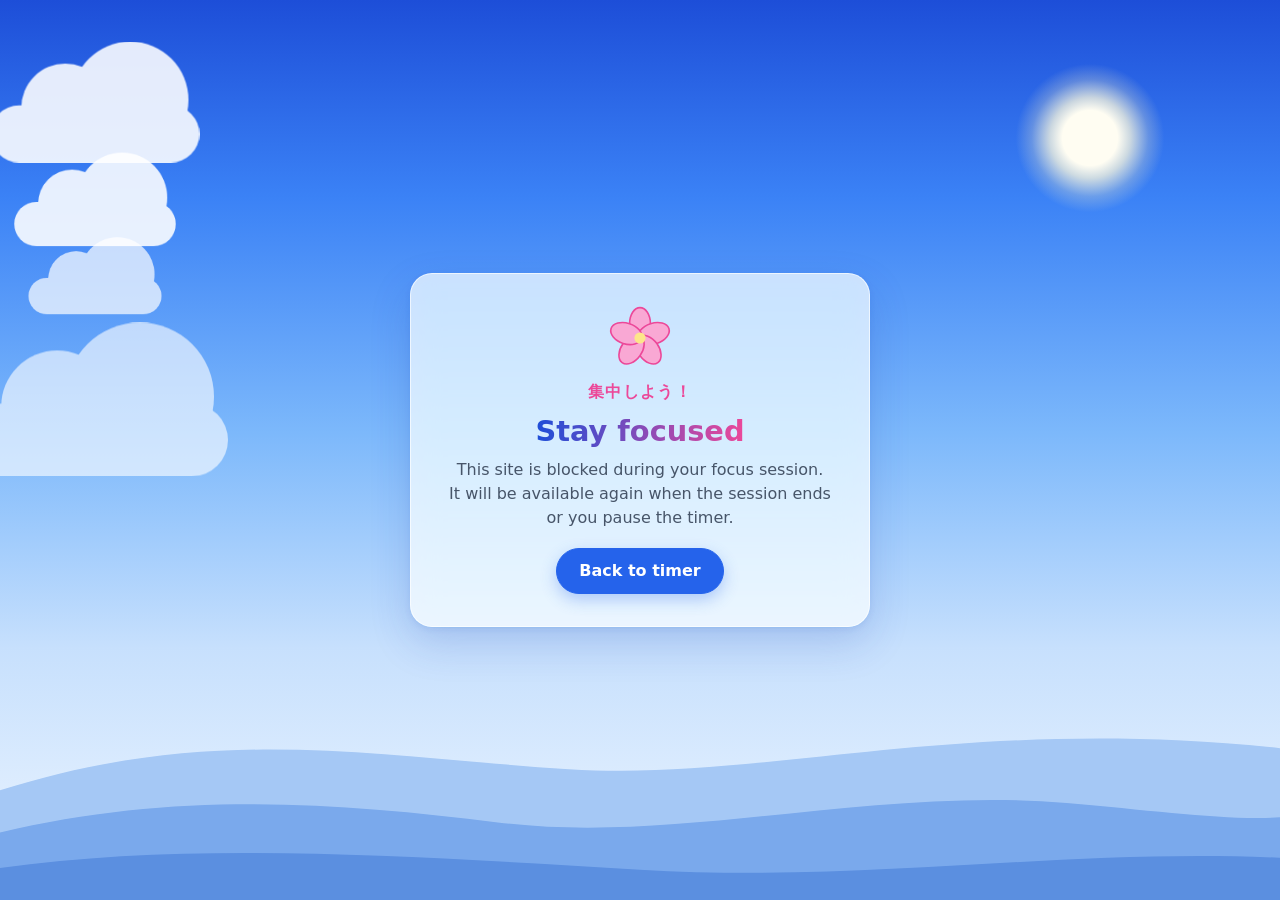
==== blocked.html @ df237540 "allowed sites" ====
<!DOCTYPE html>
<html lang="en">
<head>
  <meta charset="UTF-8">
  <meta name="viewport" content="width=device-width, initial-scale=1.0">
  <title>Blocked during focus</title>
  <link rel="stylesheet" href="css/style.css">
</head>
<body class="blocked-page">
  <!-- Same decorative sky scene as index.html (keep the two in sync) -->
  <div class="scene" aria-hidden="true">
    <div class="stars"></div>
    <div class="sun"></div>
    <div class="cloud"></div>
    <div class="cloud"></div>
    <div class="cloud"></div>
    <div class="cloud"></div>
    <svg class="hills" viewBox="0 0 1440 320" preserveAspectRatio="none" focusable="false">
      <path class="hill hill-far"  d="M0 190 C 240 110 420 150 640 165 C 860 180 1080 100 1440 140 L1440 320 L0 320 Z"/>
      <path class="hill hill-mid"  d="M0 240 C 200 190 380 205 560 228 C 760 255 980 185 1200 205 C 1300 214 1380 226 1440 222 L1440 320 L0 320 Z"/>
      <path class="hill hill-near" d="M0 282 C 220 250 460 268 720 284 C 980 300 1200 258 1440 270 L1440 320 L0 320 Z"/>
    </svg>
    <div class="petals">
      <span class="petal"></span><span class="petal"></span><span class="petal"></span>
      <span class="petal"></span><span class="petal"></span><span class="petal"></span>
      <span class="petal"></span><span class="petal"></span><span class="petal"></span>
      <span class="petal"></span><span class="petal"></span><span class="petal"></span>
    </div>
  </div>

  <main class="card blocked-card">
    <svg class="brand-mark blocked-mark" viewBox="-20 -20 40 40" aria-hidden="true" focusable="false">
      <g class="sakura-petals">
        <ellipse rx="6.5" ry="10" cy="-9"/>
        <ellipse rx="6.5" ry="10" cy="-9" transform="rotate(72)"/>
        <ellipse rx="6.5" ry="10" cy="-9" transform="rotate(144)"/>
        <ellipse rx="6.5" ry="10" cy="-9" transform="rotate(216)"/>
        <ellipse rx="6.5" ry="10" cy="-9" transform="rotate(288)"/>
      </g>
      <circle class="sakura-center" r="3.5"/>
    </svg>
    <p class="blocked-ja" lang="ja">集中しよう！</p>
    <h1>Stay focused</h1>
    <p>This site is blocked during your focus session.<br>
       It will be available again when the session ends or you pause the timer.</p>
    <a class="btn btn-primary" href="index.html">Back to timer</a>
  </main>
</body>
</html>
---- css/style.css ----
/* ==========================================================================
   Theme tokens — anime blue sky (light) / starry night (dark)
   ========================================================================== */
:root {
  /* Sky scene */
  --sky: linear-gradient(180deg, #1d4ed8 0%, #3b82f6 22%, #7cb8fb 48%, #c7e0fd 72%, #eef6ff 100%);
  --sky-fallback: #9cc7fb;
  --hill-far: #a5c8f5;
  --hill-mid: #7aa9ec;
  --hill-near: #5b8fe0;
  --cloud: #ffffff;
  --cloud-opacity: 0.88;
  --petal-a: #fde2ef;
  --petal-b: #f9a8d4;

  /* Surfaces (frosted glass) */
  --glass: rgb(255 255 255 / 0.72);
  --glass-border: rgb(255 255 255 / 0.65);
  --panel: rgb(239 246 255 / 0.75);
  --text: #0f1b2d;
  --muted: #475569;
  --border: rgb(148 179 222 / 0.45);
  --track: rgb(219 234 254 / 0.9);

  /* Accents */
  --primary: #2563eb;
  --primary-strong: #1d4ed8;
  --sakura: #ec4899;
  --sakura-soft: #f9a8d4;
  --focus: #2563eb;   /* blue   */
  --short: #0891b2;   /* cyan   */
  --long: #4f46e5;    /* indigo */
  --accent: var(--focus);
  --on-accent: #ffffff;

  --success: #0f766e;
  --danger: #dc2626;

  --radius: 22px;
  --radius-sm: 14px;
  --shadow: 0 2px 6px rgb(30 64 175 / 0.08), 0 16px 40px rgb(30 64 175 / 0.18);
  --font: system-ui, -apple-system, "Segoe UI", Roboto, "Yu Gothic UI", "Meiryo", sans-serif;
}

@media (prefers-color-scheme: dark) {
  :root {
    --sky: linear-gradient(180deg, #020617 0%, #0b1437 30%, #1e1b4b 62%, #312e81 100%);
    --sky-fallback: #0b1437;
    --hill-far: #1e2a5a;
    --hill-mid: #18214a;
    --hill-near: #0f1636;
    --cloud: #cbd5e1;
    --cloud-opacity: 0.14;
    --petal-a: rgb(253 226 239 / 0.55);
    --petal-b: rgb(249 168 212 / 0.45);

    --glass: rgb(15 23 42 / 0.66);
    --glass-border: rgb(148 163 184 / 0.22);
    --panel: rgb(30 41 82 / 0.55);
    --text: #e5ecf6;
    --muted: #a5b4cc;
    --border: rgb(148 163 184 / 0.22);
    --track: rgb(51 65 120 / 0.6);

    --primary: #60a5fa;
    --primary-strong: #3b82f6;
    --sakura: #f472b6;
    --sakura-soft: #f9a8d4;
    --focus: #60a5fa;
    --short: #22d3ee;
    --long: #a5b4fc;
    --on-accent: #0b1220;

    --success: #2dd4bf;
    --danger: #f87171;

    --shadow: 0 2px 6px rgb(0 0 0 / 0.3), 0 16px 40px rgb(0 0 0 / 0.35);
  }
}

/* Per-mode accent color (set data-mode on .app) */
.app[data-mode="focus"] { --accent: var(--focus); }
.app[data-mode="short"] { --accent: var(--short); }
.app[data-mode="long"]  { --accent: var(--long); }

/* ==========================================================================
   Base
   ========================================================================== */
*,
*::before,
*::after { box-sizing: border-box; }

body {
  margin: 0;
  min-height: 100vh;
  background: var(--sky-fallback);
  color: var(--text);
  font-family: var(--font);
  font-size: 1rem; /* extension pages default to 75% in Chromium */
  line-height: 1.5;
}

h1, h2, h3 { margin: 0; line-height: 1.2; }
h3 { font-size: 0.95rem; color: var(--muted); font-weight: 600; }

[hidden] { display: none !important; }

.visually-hidden {
  position: absolute;
  width: 1px;
  height: 1px;
  overflow: hidden;
  clip: rect(0 0 0 0);
  white-space: nowrap;
}

:focus-visible {
  outline: 3px solid var(--primary);
  outline-offset: 2px;
}

/* ==========================================================================
   Sky scene (decorative, fixed behind everything)
   ========================================================================== */
.scene {
  position: fixed;
  inset: 0;
  z-index: 0;
  overflow: hidden;
  pointer-events: none;
  background: var(--sky);
}

/* Sun (light) / crescent moon (dark) */
.sun {
  position: absolute;
  top: 7vh;
  right: 9vw;
  width: 150px;
  height: 150px;
  border-radius: 50%;
  background: radial-gradient(circle, #fffdf2 0 26%, rgb(255 250 220 / 0.75) 38%, rgb(255 244 200 / 0.25) 55%, transparent 70%);
}

/* Stars — only visible at night */
.stars {
  position: absolute;
  inset: 0 0 35% 0;
  opacity: 0;
  background-image:
    radial-gradient(1.6px 1.6px at 22px 34px, #ffffff, transparent),
    radial-gradient(1.2px 1.2px at 130px 80px, #e0e7ff, transparent),
    radial-gradient(1.8px 1.8px at 200px 20px, #ffffff, transparent),
    radial-gradient(1px 1px at 70px 150px, #c7d2fe, transparent),
    radial-gradient(1.4px 1.4px at 250px 130px, #ffffff, transparent),
    radial-gradient(1px 1px at 170px 190px, #e0e7ff, transparent);
  background-size: 280px 220px;
}

/* Clouds: a pill with two puffs */
.cloud {
  position: absolute;
  left: 0;
  width: 190px;
  height: 52px;
  border-radius: 999px;
  background: var(--cloud);
  opacity: var(--cloud-opacity); /* whole-cloud opacity: no darker overlaps */
  animation: drift 120s linear infinite;
  will-change: transform;
}
.cloud::before,
.cloud::after {
  content: "";
  position: absolute;
  border-radius: 50%;
  background: inherit;
}
.cloud::before { width: 80px; height: 80px; top: -38px; left: 28px; }
.cloud::after  { width: 106px; height: 106px; top: -58px; left: 74px; }

.cloud:nth-of-type(3) { top: 12vh; transform: scale(1.1); animation-duration: 130s; animation-delay: -20s; }
.cloud:nth-of-type(4) { top: 30vh; transform: scale(0.7); animation-duration: 95s;  animation-delay: -70s; opacity: calc(var(--cloud-opacity) * 0.8); }
.cloud:nth-of-type(5) { top: 46vh; transform: scale(1.4); animation-duration: 150s; animation-delay: -110s; opacity: calc(var(--cloud-opacity) * 0.7); }
.cloud:nth-of-type(6) { top: 22vh; transform: scale(0.85); animation-duration: 110s; animation-delay: -45s; }

@keyframes drift {
  from { translate: -260px 0; }
  to   { translate: calc(100vw + 260px) 0; }
}

/* Hills */
.hills {
  position: absolute;
  left: 0;
  bottom: 0;
  width: 100%;
  height: 30vh;
  min-height: 160px;
}
.hill-far  { fill: var(--hill-far); }
.hill-mid  { fill: var(--hill-mid); }
.hill-near { fill: var(--hill-near); }

/* Sakura petals */
.petal {
  position: absolute;
  top: -4vh;
  width: 13px;
  height: 10px;
  border-radius: 150% 0 150% 0;
  background: linear-gradient(135deg, var(--petal-a), var(--petal-b));
  opacity: 0.9;
  animation: petal-fall 16s linear infinite;
  will-change: transform;
}
.petal:nth-child(1)  { left: 4%;  animation-duration: 15s; animation-delay: -2s; }
.petal:nth-child(2)  { left: 13%; animation-duration: 19s; animation-delay: -9s;  width: 10px; height: 8px; }
.petal:nth-child(3)  { left: 22%; animation-duration: 17s; animation-delay: -14s; }
.petal:nth-child(4)  { left: 31%; animation-duration: 22s; animation-delay: -5s;  width: 9px;  height: 7px; }
.petal:nth-child(5)  { left: 42%; animation-duration: 18s; animation-delay: -11s; }
.petal:nth-child(6)  { left: 51%; animation-duration: 21s; animation-delay: -17s; width: 15px; height: 11px; }
.petal:nth-child(7)  { left: 60%; animation-duration: 16s; animation-delay: -7s; }
.petal:nth-child(8)  { left: 69%; animation-duration: 23s; animation-delay: -1s;  width: 10px; height: 8px; }
.petal:nth-child(9)  { left: 77%; animation-duration: 18s; animation-delay: -12s; }
.petal:nth-child(10) { left: 85%; animation-duration: 20s; animation-delay: -4s;  width: 12px; height: 9px; }
.petal:nth-child(11) { left: 92%; animation-duration: 17s; animation-delay: -15s; }
.petal:nth-child(12) { left: 97%; animation-duration: 24s; animation-delay: -10s; width: 9px;  height: 7px; }

@keyframes petal-fall {
  0%   { transform: translate3d(0, 0, 0) rotate(0deg); }
  25%  { transform: translate3d(-40px, 27vh, 0) rotate(100deg); }
  50%  { transform: translate3d(20px, 54vh, 0) rotate(190deg); }
  75%  { transform: translate3d(-50px, 81vh, 0) rotate(280deg); }
  100% { transform: translate3d(-10px, 110vh, 0) rotate(370deg); }
}

@keyframes twinkle {
  from { opacity: 0.55; }
  to   { opacity: 1; }
}

@media (prefers-color-scheme: dark) {
  .stars { opacity: 0.9; animation: twinkle 4s ease-in-out infinite alternate; }
  .sun {
    width: 84px;
    height: 84px;
    top: 9vh;
    right: 12vw;
    background: transparent;
    box-shadow: inset -20px 6px 0 0 #fef3c7;
    filter: drop-shadow(0 0 18px rgb(254 243 199 / 0.45));
  }
  .petal { opacity: 0.6; }
}

/* ==========================================================================
   Layout — card grid (above the scene)
   ========================================================================== */
.app {
  position: relative;
  z-index: 1;
  max-width: 1080px;
  margin: 0 auto;
  padding: 24px 16px 48px;
  display: grid;
  gap: 20px;
  grid-template-columns: minmax(0, 1fr);
  grid-template-areas:
    "header"
    "timer"
    "stats"
    "settings";
}
.app-header { grid-area: header; }
.timer      { grid-area: timer; }
.stats      { grid-area: stats; }
.settings   { grid-area: settings; }

@media (min-width: 880px) {
  .app {
    grid-template-columns: minmax(0, 5fr) minmax(0, 7fr);
    grid-template-areas:
      "header header"
      "timer  stats"
      "settings settings";
  }
}

.card {
  background: var(--glass);
  border: 1px solid var(--glass-border);
  border-radius: var(--radius);
  box-shadow: var(--shadow);
  padding: 24px;
  -webkit-backdrop-filter: blur(14px) saturate(140%);
  backdrop-filter: blur(14px) saturate(140%);
}

.card-title {
  font-size: 1.15rem;
  margin-bottom: 16px;
}

/* ==========================================================================
   Header
   ========================================================================== */
.app-header { padding: 16px 24px; }
.brand {
  display: flex;
  align-items: center;
  gap: 14px;
}
.brand-mark {
  width: 44px;
  height: 44px;
  flex: none;
  animation: spin-slow 40s linear infinite;
}
.sakura-petals ellipse { fill: var(--sakura-soft); stroke: var(--sakura); stroke-width: 1; }
.sakura-center { fill: #fde68a; }
@keyframes spin-slow { to { transform: rotate(360deg); } }

.app-header h1 {
  font-size: 1.6rem;
  font-weight: 800;
  letter-spacing: 0.01em;
  background: linear-gradient(90deg, var(--primary-strong), var(--sakura));
  -webkit-background-clip: text;
  background-clip: text;
  color: transparent;
}
.brand-sub {
  margin: 2px 0 0;
  font-size: 0.9rem;
  color: var(--muted);
}

/* ==========================================================================
   Buttons
   ========================================================================== */
.btn {
  font: inherit;
  font-weight: 600;
  padding: 10px 22px;
  border-radius: 999px;
  border: 1px solid var(--border);
  background: var(--glass);
  color: var(--text);
  cursor: pointer;
  transition: background 0.2s, border-color 0.2s, transform 0.15s, box-shadow 0.2s;
}
.btn:hover { background: var(--track); transform: translateY(-1px); }
.btn:active { transform: translateY(0); }

.btn-primary {
  background: var(--primary);
  border-color: var(--primary);
  color: var(--on-accent);
  min-width: 128px;
  box-shadow: 0 6px 16px rgb(37 99 235 / 0.3);
}
.btn-primary:hover { background: var(--primary-strong); border-color: var(--primary-strong); }

.btn-danger {
  color: var(--danger);
  border-color: currentColor;
  background: transparent;
}
.btn-danger:hover { background: rgb(220 38 38 / 0.08); }

.timer .btn-primary { background: var(--accent); border-color: var(--accent); }
.timer .btn-primary:hover { filter: brightness(1.08); }

/* ==========================================================================
   Timer card
   ========================================================================== */
.timer {
  text-align: center;
  display: flex;
  flex-direction: column;
  justify-content: center;
  align-items: center;
}

.modes {
  list-style: none;
  margin: 0 0 8px;
  padding: 4px;
  display: inline-flex;
  gap: 4px;
  flex-wrap: wrap;
  justify-content: center;
  background: var(--panel);
  border-radius: 999px;
}
.mode {
  font-size: 0.85rem;
  padding: 4px 12px;
  border-radius: 999px;
  color: var(--muted);
}
.mode[aria-current="step"] {
  background: var(--accent);
  color: var(--on-accent);
  font-weight: 600;
}

.time {
  font-size: clamp(4rem, 14vw, 6.5rem);
  font-weight: 800;
  font-variant-numeric: tabular-nums;
  letter-spacing: -0.02em;
  color: var(--accent);
  text-shadow: 0 0 1px #fff, 0 4px 24px rgb(255 255 255 / 0.9);
  transition: color 0.3s;
}
@media (prefers-color-scheme: dark) {
  .time { text-shadow: 0 0 28px rgb(96 165 250 / 0.45); }
}

.progress {
  width: 100%;
  max-width: 320px;
  height: 8px;
  border-radius: 999px;
  background: var(--track);
  overflow: hidden;
  margin-bottom: 12px;
}
.progress-bar {
  height: 100%;
  width: var(--p, 0%);
  background: linear-gradient(90deg, var(--accent), var(--sakura));
  border-radius: inherit;
  transition: width 0.25s linear;
}

.cycle { margin: 0 0 16px; color: var(--muted); }

.controls {
  display: flex;
  justify-content: center;
  gap: 12px;
}

.block-status {
  margin: 16px 0 0;
  padding: 6px 14px;
  border-radius: 999px;
  background: var(--panel);
  border: 1px solid var(--border);
  color: var(--sakura);
  font-size: 0.85rem;
  font-weight: 700;
}

/* ==========================================================================
   Stats card
   ========================================================================== */
.tiles {
  display: grid;
  grid-template-columns: 1fr 1fr;
  gap: 12px;
  margin-bottom: 20px;
}
.tile {
  background: var(--panel);
  border: 1px solid var(--border);
  border-left: 4px solid var(--primary);
  border-radius: var(--radius-sm);
  padding: 12px 14px;
  display: flex;
  flex-direction: column;
}
.tile:nth-child(2) { border-left-color: var(--sakura); }
.tile-label { font-size: 0.8rem; color: var(--muted); }
.tile-value {
  font-size: 1.6rem;
  font-weight: 800;
  font-variant-numeric: tabular-nums;
}

.chart-header {
  display: flex;
  align-items: center;
  justify-content: space-between;
  gap: 8px;
  margin-bottom: 12px;
}

.toggle {
  display: inline-flex;
  background: var(--track);
  border-radius: 999px;
  padding: 3px;
}
.toggle-btn {
  font: inherit;
  font-size: 0.8rem;
  border: 0;
  background: transparent;
  color: var(--muted);
  padding: 4px 12px;
  border-radius: 999px;
  cursor: pointer;
}
.toggle-btn[aria-pressed="true"] {
  background: var(--glass);
  color: var(--primary);
  font-weight: 700;
}

/* Bar chart: app.js renders
   <div class="bar-col">
     <span class="bar-value">25m</span>
     <div class="bar-track"><div class="bar" style="--h: 60%"></div></div>
     <span class="bar-label">Mon</span>
   </div>
*/
.chart {
  display: flex;
  align-items: stretch;
  gap: 6px;
  height: 200px;
  padding: 12px 8px 4px;
  background: var(--panel);
  border-radius: var(--radius-sm);
}
.chart-empty {
  margin: auto;
  color: var(--muted);
  font-size: 0.9rem;
  text-align: center;
}

.bar-col {
  flex: 1;
  min-width: 0;
  display: flex;
  flex-direction: column;
  align-items: center;
  gap: 4px;
}
.bar-track {
  flex: 1;
  width: 100%;
  max-width: 36px;
  display: flex;
  align-items: flex-end;
  border-bottom: 1px solid var(--border);
}
.bar {
  width: 100%;
  height: var(--h, 0%);
  min-height: 2px;
  background: linear-gradient(to top, var(--primary-strong), #7cb8fb);
  border-radius: 8px 8px 0 0;
  transition: height 0.4s ease;
}
.bar-col.is-current .bar { background: linear-gradient(to top, var(--sakura), var(--sakura-soft)); }
.bar-value,
.bar-label {
  font-size: 0.72rem;
  color: var(--muted);
  font-variant-numeric: tabular-nums;
  white-space: nowrap;
}
.bar-col.is-current .bar-label { color: var(--sakura); font-weight: 700; }

/* ==========================================================================
   Settings card — browser-style expandable rows
   ========================================================================== */
.settings-form {
  display: flex;
  flex-direction: column;
  gap: 16px;
}

.setting-rows {
  background: var(--panel);
  border: 1px solid var(--border);
  border-radius: var(--radius-sm);
  overflow: hidden;
}

.setting-row + .setting-row { border-top: 1px solid var(--border); }

.setting-row > summary {
  list-style: none;
  cursor: pointer;
  display: flex;
  align-items: center;
  gap: 14px;
  padding: 14px 18px;
  transition: background 0.15s;
}
.setting-row > summary::-webkit-details-marker { display: none; }
.setting-row > summary:hover { background: rgb(255 255 255 / 0.35); }
.setting-row > summary:focus-visible { outline-offset: -3px; }
@media (prefers-color-scheme: dark) {
  .setting-row > summary:hover { background: rgb(255 255 255 / 0.04); }
}

.row-icon {
  flex: none;
  width: 36px;
  height: 36px;
  border-radius: 10px;
  display: grid;
  place-items: center;
  background: linear-gradient(135deg, rgb(37 99 235 / 0.14), rgb(236 72 153 / 0.14));
  color: var(--primary);
}
.row-icon svg {
  width: 20px;
  height: 20px;
  fill: none;
  stroke: currentColor;
  stroke-width: 2;
  stroke-linecap: round;
  stroke-linejoin: round;
}

.row-text {
  flex: 1;
  min-width: 0;
  display: flex;
  flex-direction: column;
}
.row-title {
  font-weight: 700;
  display: flex;
  align-items: center;
  gap: 8px;
}
.row-summary {
  font-size: 0.85rem;
  color: var(--muted);
  overflow: hidden;
  text-overflow: ellipsis;
  white-space: nowrap;
}

.row-chevron {
  flex: none;
  width: 10px;
  height: 10px;
  margin-right: 4px;
  border-right: 2px solid var(--muted);
  border-bottom: 2px solid var(--muted);
  transform: translateY(-3px) rotate(45deg);
  transition: transform 0.2s ease;
}
.setting-row[open] > summary .row-chevron { transform: translateY(2px) rotate(-135deg); }
.setting-row[open] > summary { background: rgb(255 255 255 / 0.3); }
@media (prefers-color-scheme: dark) {
  .setting-row[open] > summary { background: rgb(255 255 255 / 0.03); }
}

.row-body {
  padding: 4px 18px 18px 68px; /* aligned with the row text, past the icon */
  display: flex;
  flex-direction: column;
  gap: 12px;
}
.setting-row[open] .row-body { animation: row-in 0.2s ease; }
@keyframes row-in {
  from { opacity: 0; transform: translateY(-6px); }
  to   { opacity: 1; transform: none; }
}

.badge {
  font-size: 0.65rem;
  font-weight: 700;
  padding: 2px 8px;
  border-radius: 999px;
  background: var(--sakura);
  color: #ffffff;
  text-transform: uppercase;
  letter-spacing: 0.04em;
}

.fields {
  display: grid;
  grid-template-columns: repeat(2, minmax(0, 1fr));
  gap: 12px;
  max-width: 560px;
}
.field {
  display: flex;
  flex-direction: column;
  gap: 4px;
  font-size: 0.85rem;
  color: var(--muted);
}
.field small { font-weight: 400; }
.field input,
.field textarea {
  font: inherit;
  color: var(--text);
  background: var(--glass);
  border: 1px solid var(--border);
  border-radius: 10px;
  padding: 8px 10px;
}
.field textarea {
  resize: vertical;
  min-height: 110px;
  max-width: 560px;
  font-family: ui-monospace, "Cascadia Code", Consolas, monospace;
  font-size: 0.85rem;
}
.field input:focus,
.field textarea:focus { border-color: var(--primary); }
.field input[aria-invalid="true"],
.field textarea[aria-invalid="true"] { border-color: var(--danger); }

/* Segmented radio control */
.segmented {
  display: flex;
  max-width: 560px;
  background: var(--track);
  border-radius: 999px;
  padding: 3px;
  gap: 2px;
}
.segmented label {
  flex: 1;
  position: relative;
}
.segmented input {
  position: absolute;
  opacity: 0;
  inset: 0;
  margin: 0;
  cursor: pointer;
}
.segmented span {
  display: block;
  text-align: center;
  font-size: 0.85rem;
  padding: 6px 10px;
  border-radius: 999px;
  color: var(--muted);
  white-space: nowrap;
}
.segmented input:checked + span {
  background: var(--primary);
  color: var(--on-accent);
  font-weight: 600;
}
.segmented input:focus-visible + span {
  outline: 3px solid var(--primary);
  outline-offset: 2px;
}

.hint,
.note {
  margin: 0;
  font-size: 0.8rem;
  color: var(--muted);
}
.note {
  max-width: 560px;
  padding: 8px 10px;
  border-radius: 10px;
  border: 1px dashed var(--border);
}

.settings-footer {
  display: flex;
  flex-wrap: wrap;
  align-items: center;
  justify-content: space-between;
  gap: 12px;
}
.form-error {
  margin: 0;
  min-height: 1.2em;
  color: var(--danger);
  font-size: 0.85rem;
}
.form-error.is-success { color: var(--success); }

.form-actions {
  display: flex;
  flex-wrap: wrap;
  gap: 10px;
}

/* ==========================================================================
   Blocked page (blocked.html)
   ========================================================================== */
.blocked-page {
  min-height: 100vh;
  display: grid;
  place-items: center;
  padding: 16px;
}
.blocked-card {
  position: relative;
  z-index: 1;
  max-width: 460px;
  padding: 32px 28px;
  text-align: center;
  display: flex;
  flex-direction: column;
  align-items: center;
  gap: 10px;
}
.blocked-card h1 {
  font-size: 1.8rem;
  font-weight: 800;
  background: linear-gradient(90deg, var(--primary-strong), var(--sakura));
  -webkit-background-clip: text;
  background-clip: text;
  color: transparent;
}
.blocked-card p { margin: 0 0 8px; color: var(--muted); }
.blocked-card .blocked-ja {
  margin: 0;
  font-size: 1rem;
  font-weight: 700;
  letter-spacing: 0.08em;
  color: var(--sakura);
}
.blocked-mark { width: 64px; height: 64px; }
a.btn { text-decoration: none; display: inline-block; }

/* ==========================================================================
   Small screens
   ========================================================================== */
@media (max-width: 420px) {
  .card { padding: 18px; }
  .fields { grid-template-columns: 1fr; }
  .chart-header { flex-direction: column; align-items: flex-start; }
  .bar-value { display: none; }
  .segmented { flex-direction: column; border-radius: var(--radius-sm); }
  .setting-row > summary { padding: 12px 14px; gap: 10px; }
  .row-body { padding: 4px 14px 16px; }
  .settings-footer { flex-direction: column; align-items: stretch; }
}

@media (prefers-reduced-motion: reduce) {
  *,
  *::before,
  *::after {
    animation: none !important;
    transition: none !important;
  }
  /* Static scene: spread the clouds out instead of drifting */
  .cloud:nth-of-type(3) { left: 6%; }
  .cloud:nth-of-type(4) { left: 38%; }
  .cloud:nth-of-type(5) { left: 62%; }
  .cloud:nth-of-type(6) { left: 80%; }
}
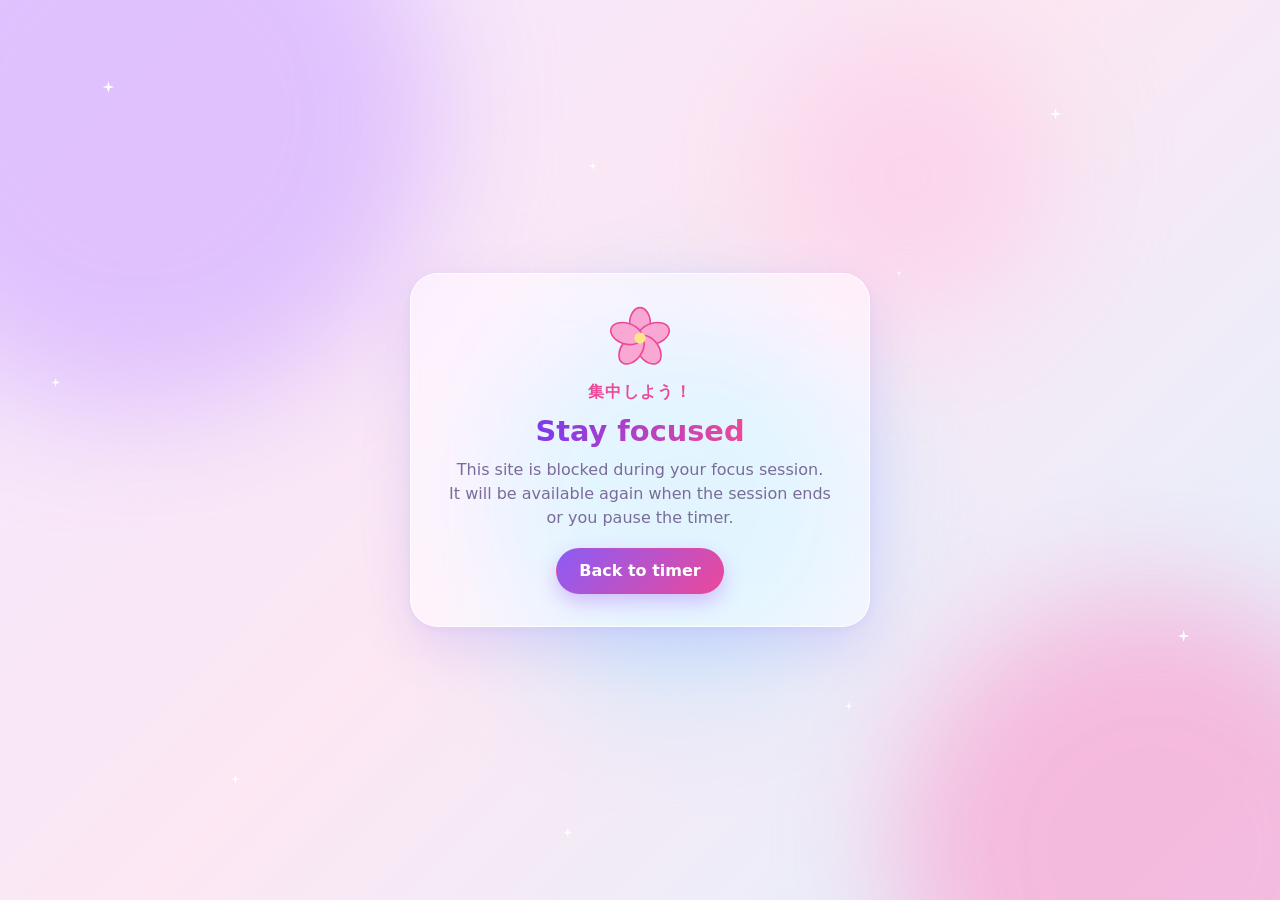
==== commit 72b14965: "theme change" ====
--- a/blocked.html
+++ b/blocked.html
@@ -7,24 +7,19 @@
   <link rel="stylesheet" href="css/style.css">
 </head>
 <body class="blocked-page">
-  <!-- Same decorative sky scene as index.html (keep the two in sync) -->
+  <!-- Same decorative pastel scene as index.html (keep the two in sync) -->
   <div class="scene" aria-hidden="true">
-    <div class="stars"></div>
-    <div class="sun"></div>
-    <div class="cloud"></div>
-    <div class="cloud"></div>
-    <div class="cloud"></div>
-    <div class="cloud"></div>
-    <svg class="hills" viewBox="0 0 1440 320" preserveAspectRatio="none" focusable="false">
-      <path class="hill hill-far"  d="M0 190 C 240 110 420 150 640 165 C 860 180 1080 100 1440 140 L1440 320 L0 320 Z"/>
-      <path class="hill hill-mid"  d="M0 240 C 200 190 380 205 560 228 C 760 255 980 185 1200 205 C 1300 214 1380 226 1440 222 L1440 320 L0 320 Z"/>
-      <path class="hill hill-near" d="M0 282 C 220 250 460 268 720 284 C 980 300 1200 258 1440 270 L1440 320 L0 320 Z"/>
-    </svg>
+    <div class="blob"></div>
+    <div class="blob"></div>
+    <div class="blob"></div>
+    <div class="blob"></div>
+    <div class="sparkles">
+      <span></span><span></span><span></span><span></span><span></span>
+      <span></span><span></span><span></span><span></span><span></span>
+    </div>
     <div class="petals">
-      <span class="petal"></span><span class="petal"></span><span class="petal"></span>
-      <span class="petal"></span><span class="petal"></span><span class="petal"></span>
-      <span class="petal"></span><span class="petal"></span><span class="petal"></span>
-      <span class="petal"></span><span class="petal"></span><span class="petal"></span>
+      <span class="petal"></span><span class="petal"></span><span class="petal"></span><span class="petal"></span>
+      <span class="petal"></span><span class="petal"></span><span class="petal"></span><span class="petal"></span>
     </div>
   </div>
 
--- a/css/style.css
+++ b/css/style.css
@@ -1,80 +1,83 @@
 /* ==========================================================================
-   Theme tokens — anime blue sky (light) / starry night (dark)
+   Theme tokens — soft pastel dreamy (light) / dusky violet (dark)
    ========================================================================== */
 :root {
-  /* Sky scene */
-  --sky: linear-gradient(180deg, #1d4ed8 0%, #3b82f6 22%, #7cb8fb 48%, #c7e0fd 72%, #eef6ff 100%);
-  --sky-fallback: #9cc7fb;
-  --hill-far: #a5c8f5;
-  --hill-mid: #7aa9ec;
-  --hill-near: #5b8fe0;
-  --cloud: #ffffff;
-  --cloud-opacity: 0.88;
+  /* Scene */
+  --bg: linear-gradient(135deg, #f3e8ff 0%, #fce7f3 48%, #e0f2fe 100%);
+  --bg-fallback: #f5eafc;
+  --blob-1: #d8b4fe;
+  --blob-2: #f9a8d4;
+  --blob-3: #bae6fd;
+  --blob-4: #fbcfe8;
+  --blob-opacity: 0.75;
+  --sparkle: #ffffff;
   --petal-a: #fde2ef;
   --petal-b: #f9a8d4;
 
   /* Surfaces (frosted glass) */
-  --glass: rgb(255 255 255 / 0.72);
-  --glass-border: rgb(255 255 255 / 0.65);
-  --panel: rgb(239 246 255 / 0.75);
-  --text: #0f1b2d;
-  --muted: #475569;
-  --border: rgb(148 179 222 / 0.45);
-  --track: rgb(219 234 254 / 0.9);
+  --glass: rgb(255 255 255 / 0.55);
+  --glass-strong: rgb(255 255 255 / 0.82);
+  --glass-border: rgb(255 255 255 / 0.85);
+  --panel: rgb(255 255 255 / 0.5);
+  --text: #3b2f5c;
+  --muted: #7a6c99;
+  --border: rgb(196 181 253 / 0.5);
+  --track: rgb(237 233 254 / 0.95);
 
   /* Accents */
-  --primary: #2563eb;
-  --primary-strong: #1d4ed8;
+  --primary: #8b5cf6;
+  --primary-strong: #7c3aed;
   --sakura: #ec4899;
   --sakura-soft: #f9a8d4;
-  --focus: #2563eb;   /* blue   */
-  --short: #0891b2;   /* cyan   */
-  --long: #4f46e5;    /* indigo */
+  --focus: #a855f7;   /* lavender */
+  --short: #0d9488;   /* mint     */
+  --long: #3b82f6;    /* sky      */
   --accent: var(--focus);
   --on-accent: #ffffff;
 
   --success: #0f766e;
-  --danger: #dc2626;
-
-  --radius: 22px;
-  --radius-sm: 14px;
-  --shadow: 0 2px 6px rgb(30 64 175 / 0.08), 0 16px 40px rgb(30 64 175 / 0.18);
-  --font: system-ui, -apple-system, "Segoe UI", Roboto, "Yu Gothic UI", "Meiryo", sans-serif;
+  --danger: #e11d48;
+
+  --radius: 28px;
+  --radius-sm: 16px;
+  --shadow: 0 2px 8px rgb(139 92 246 / 0.08), 0 20px 50px rgb(139 92 246 / 0.16);
+  --font: ui-rounded, "SF Pro Rounded", "Segoe UI Variable Display", "Segoe UI", system-ui, "Yu Gothic UI", "Meiryo", sans-serif;
 }
 
 @media (prefers-color-scheme: dark) {
   :root {
-    --sky: linear-gradient(180deg, #020617 0%, #0b1437 30%, #1e1b4b 62%, #312e81 100%);
-    --sky-fallback: #0b1437;
-    --hill-far: #1e2a5a;
-    --hill-mid: #18214a;
-    --hill-near: #0f1636;
-    --cloud: #cbd5e1;
-    --cloud-opacity: 0.14;
+    --bg: linear-gradient(135deg, #1e1b3a 0%, #2e1f4d 50%, #172554 100%);
+    --bg-fallback: #241d42;
+    --blob-1: #7c3aed;
+    --blob-2: #db2777;
+    --blob-3: #0284c7;
+    --blob-4: #6d28d9;
+    --blob-opacity: 0.32;
+    --sparkle: #f5f3ff;
     --petal-a: rgb(253 226 239 / 0.55);
     --petal-b: rgb(249 168 212 / 0.45);
 
-    --glass: rgb(15 23 42 / 0.66);
-    --glass-border: rgb(148 163 184 / 0.22);
-    --panel: rgb(30 41 82 / 0.55);
-    --text: #e5ecf6;
-    --muted: #a5b4cc;
-    --border: rgb(148 163 184 / 0.22);
-    --track: rgb(51 65 120 / 0.6);
-
-    --primary: #60a5fa;
-    --primary-strong: #3b82f6;
+    --glass: rgb(30 27 58 / 0.55);
+    --glass-strong: rgb(30 27 58 / 0.92);
+    --glass-border: rgb(196 181 253 / 0.18);
+    --panel: rgb(255 255 255 / 0.05);
+    --text: #f3e8ff;
+    --muted: #c4b5fd;
+    --border: rgb(196 181 253 / 0.2);
+    --track: rgb(76 59 130 / 0.55);
+
+    --primary: #c084fc;
+    --primary-strong: #a855f7;
     --sakura: #f472b6;
-    --sakura-soft: #f9a8d4;
-    --focus: #60a5fa;
-    --short: #22d3ee;
-    --long: #a5b4fc;
-    --on-accent: #0b1220;
-
-    --success: #2dd4bf;
-    --danger: #f87171;
-
-    --shadow: 0 2px 6px rgb(0 0 0 / 0.3), 0 16px 40px rgb(0 0 0 / 0.35);
+    --focus: #c084fc;
+    --short: #5eead4;
+    --long: #93c5fd;
+    --on-accent: #1e1b3a;
+
+    --success: #5eead4;
+    --danger: #fb7185;
+
+    --shadow: 0 2px 8px rgb(0 0 0 / 0.3), 0 20px 50px rgb(0 0 0 / 0.35);
   }
 }
 
@@ -90,10 +93,12 @@
 *::before,
 *::after { box-sizing: border-box; }
 
+html, body { height: 100%; }
+
 body {
   margin: 0;
-  min-height: 100vh;
-  background: var(--sky-fallback);
+  overflow: hidden; /* one-screen layout */
+  background: var(--bg-fallback);
   color: var(--text);
   font-family: var(--font);
   font-size: 1rem; /* extension pages default to 75% in Chromium */
@@ -101,7 +106,6 @@
 }
 
 h1, h2, h3 { margin: 0; line-height: 1.2; }
-h3 { font-size: 0.95rem; color: var(--muted); font-weight: 600; }
 
 [hidden] { display: none !important; }
 
@@ -120,7 +124,7 @@
 }
 
 /* ==========================================================================
-   Sky scene (decorative, fixed behind everything)
+   Scene (decorative, fixed behind everything)
    ========================================================================== */
 .scene {
   position: fixed;
@@ -128,79 +132,53 @@
   z-index: 0;
   overflow: hidden;
   pointer-events: none;
-  background: var(--sky);
-}
-
-/* Sun (light) / crescent moon (dark) */
-.sun {
-  position: absolute;
-  top: 7vh;
-  right: 9vw;
-  width: 150px;
-  height: 150px;
-  border-radius: 50%;
-  background: radial-gradient(circle, #fffdf2 0 26%, rgb(255 250 220 / 0.75) 38%, rgb(255 244 200 / 0.25) 55%, transparent 70%);
-}
-
-/* Stars — only visible at night */
-.stars {
-  position: absolute;
-  inset: 0 0 35% 0;
-  opacity: 0;
-  background-image:
-    radial-gradient(1.6px 1.6px at 22px 34px, #ffffff, transparent),
-    radial-gradient(1.2px 1.2px at 130px 80px, #e0e7ff, transparent),
-    radial-gradient(1.8px 1.8px at 200px 20px, #ffffff, transparent),
-    radial-gradient(1px 1px at 70px 150px, #c7d2fe, transparent),
-    radial-gradient(1.4px 1.4px at 250px 130px, #ffffff, transparent),
-    radial-gradient(1px 1px at 170px 190px, #e0e7ff, transparent);
-  background-size: 280px 220px;
-}
-
-/* Clouds: a pill with two puffs */
-.cloud {
-  position: absolute;
-  left: 0;
-  width: 190px;
-  height: 52px;
-  border-radius: 999px;
-  background: var(--cloud);
-  opacity: var(--cloud-opacity); /* whole-cloud opacity: no darker overlaps */
-  animation: drift 120s linear infinite;
-  will-change: transform;
-}
-.cloud::before,
-.cloud::after {
-  content: "";
+  background: var(--bg);
+}
+
+/* Soft blurred light blobs */
+.blob {
   position: absolute;
   border-radius: 50%;
-  background: inherit;
-}
-.cloud::before { width: 80px; height: 80px; top: -38px; left: 28px; }
-.cloud::after  { width: 106px; height: 106px; top: -58px; left: 74px; }
-
-.cloud:nth-of-type(3) { top: 12vh; transform: scale(1.1); animation-duration: 130s; animation-delay: -20s; }
-.cloud:nth-of-type(4) { top: 30vh; transform: scale(0.7); animation-duration: 95s;  animation-delay: -70s; opacity: calc(var(--cloud-opacity) * 0.8); }
-.cloud:nth-of-type(5) { top: 46vh; transform: scale(1.4); animation-duration: 150s; animation-delay: -110s; opacity: calc(var(--cloud-opacity) * 0.7); }
-.cloud:nth-of-type(6) { top: 22vh; transform: scale(0.85); animation-duration: 110s; animation-delay: -45s; }
-
-@keyframes drift {
-  from { translate: -260px 0; }
-  to   { translate: calc(100vw + 260px) 0; }
-}
-
-/* Hills */
-.hills {
+  filter: blur(60px);
+  opacity: var(--blob-opacity);
+  animation: float 26s ease-in-out infinite alternate;
+  will-change: transform;
+}
+.blob:nth-of-type(1) { width: 46vmax; height: 46vmax; top: -14vmax; left: -12vmax; background: var(--blob-1); }
+.blob:nth-of-type(2) { width: 40vmax; height: 40vmax; bottom: -16vmax; right: -10vmax; background: var(--blob-2); animation-duration: 32s; }
+.blob:nth-of-type(3) { width: 30vmax; height: 30vmax; top: 34%; left: 38%; background: var(--blob-3); animation-duration: 38s; animation-direction: alternate-reverse; }
+.blob:nth-of-type(4) { width: 22vmax; height: 22vmax; top: 4%; right: 18%; background: var(--blob-4); animation-duration: 29s; }
+
+@keyframes float {
+  from { transform: translate3d(0, 0, 0) scale(1); }
+  to   { transform: translate3d(6vmax, 4vmax, 0) scale(1.1); }
+}
+
+/* Four-point sparkles */
+.sparkles span {
   position: absolute;
-  left: 0;
-  bottom: 0;
-  width: 100%;
-  height: 30vh;
-  min-height: 160px;
-}
-.hill-far  { fill: var(--hill-far); }
-.hill-mid  { fill: var(--hill-mid); }
-.hill-near { fill: var(--hill-near); }
+  width: 12px;
+  height: 12px;
+  background: var(--sparkle);
+  clip-path: polygon(50% 0, 60% 40%, 100% 50%, 60% 60%, 50% 100%, 40% 60%, 0 50%, 40% 40%);
+  filter: drop-shadow(0 0 4px rgb(255 255 255 / 0.9));
+  animation: twinkle 3.2s ease-in-out infinite;
+}
+.sparkles span:nth-child(1)  { top: 9%;  left: 8%;  }
+.sparkles span:nth-child(2)  { top: 18%; left: 46%; width: 8px; height: 8px; animation-delay: -1.1s; }
+.sparkles span:nth-child(3)  { top: 12%; left: 82%; animation-delay: -2.2s; }
+.sparkles span:nth-child(4)  { top: 42%; left: 4%;  width: 9px; height: 9px; animation-delay: -0.6s; }
+.sparkles span:nth-child(5)  { top: 56%; left: 52%; width: 7px; height: 7px; animation-delay: -1.8s; }
+.sparkles span:nth-child(6)  { top: 70%; left: 92%; animation-delay: -2.7s; }
+.sparkles span:nth-child(7)  { top: 86%; left: 18%; width: 10px; height: 10px; animation-delay: -0.3s; }
+.sparkles span:nth-child(8)  { top: 78%; left: 66%; width: 8px; height: 8px; animation-delay: -1.5s; }
+.sparkles span:nth-child(9)  { top: 30%; left: 70%; width: 6px; height: 6px; animation-delay: -2.4s; }
+.sparkles span:nth-child(10) { top: 92%; left: 44%; width: 9px; height: 9px; animation-delay: -0.9s; }
+
+@keyframes twinkle {
+  0%, 100% { opacity: 0.15; transform: scale(0.6) rotate(0deg); }
+  50%      { opacity: 1;    transform: scale(1) rotate(45deg); }
+}
 
 /* Sakura petals */
 .petal {
@@ -210,22 +188,18 @@
   height: 10px;
   border-radius: 150% 0 150% 0;
   background: linear-gradient(135deg, var(--petal-a), var(--petal-b));
-  opacity: 0.9;
-  animation: petal-fall 16s linear infinite;
+  opacity: 0.85;
+  animation: petal-fall 18s linear infinite;
   will-change: transform;
 }
-.petal:nth-child(1)  { left: 4%;  animation-duration: 15s; animation-delay: -2s; }
-.petal:nth-child(2)  { left: 13%; animation-duration: 19s; animation-delay: -9s;  width: 10px; height: 8px; }
-.petal:nth-child(3)  { left: 22%; animation-duration: 17s; animation-delay: -14s; }
-.petal:nth-child(4)  { left: 31%; animation-duration: 22s; animation-delay: -5s;  width: 9px;  height: 7px; }
-.petal:nth-child(5)  { left: 42%; animation-duration: 18s; animation-delay: -11s; }
-.petal:nth-child(6)  { left: 51%; animation-duration: 21s; animation-delay: -17s; width: 15px; height: 11px; }
-.petal:nth-child(7)  { left: 60%; animation-duration: 16s; animation-delay: -7s; }
-.petal:nth-child(8)  { left: 69%; animation-duration: 23s; animation-delay: -1s;  width: 10px; height: 8px; }
-.petal:nth-child(9)  { left: 77%; animation-duration: 18s; animation-delay: -12s; }
-.petal:nth-child(10) { left: 85%; animation-duration: 20s; animation-delay: -4s;  width: 12px; height: 9px; }
-.petal:nth-child(11) { left: 92%; animation-duration: 17s; animation-delay: -15s; }
-.petal:nth-child(12) { left: 97%; animation-duration: 24s; animation-delay: -10s; width: 9px;  height: 7px; }
+.petal:nth-child(1) { left: 6%;  animation-duration: 17s; animation-delay: -3s; }
+.petal:nth-child(2) { left: 19%; animation-duration: 22s; animation-delay: -12s; width: 10px; height: 8px; }
+.petal:nth-child(3) { left: 33%; animation-duration: 19s; animation-delay: -7s; }
+.petal:nth-child(4) { left: 48%; animation-duration: 24s; animation-delay: -16s; width: 9px; height: 7px; }
+.petal:nth-child(5) { left: 61%; animation-duration: 18s; animation-delay: -1s; }
+.petal:nth-child(6) { left: 74%; animation-duration: 23s; animation-delay: -10s; width: 15px; height: 11px; }
+.petal:nth-child(7) { left: 86%; animation-duration: 20s; animation-delay: -5s; }
+.petal:nth-child(8) { left: 95%; animation-duration: 26s; animation-delay: -14s; width: 10px; height: 8px; }
 
 @keyframes petal-fall {
   0%   { transform: translate3d(0, 0, 0) rotate(0deg); }
@@ -235,56 +209,28 @@
   100% { transform: translate3d(-10px, 110vh, 0) rotate(370deg); }
 }
 
-@keyframes twinkle {
-  from { opacity: 0.55; }
-  to   { opacity: 1; }
-}
-
-@media (prefers-color-scheme: dark) {
-  .stars { opacity: 0.9; animation: twinkle 4s ease-in-out infinite alternate; }
-  .sun {
-    width: 84px;
-    height: 84px;
-    top: 9vh;
-    right: 12vw;
-    background: transparent;
-    box-shadow: inset -20px 6px 0 0 #fef3c7;
-    filter: drop-shadow(0 0 18px rgb(254 243 199 / 0.45));
-  }
-  .petal { opacity: 0.6; }
-}
-
-/* ==========================================================================
-   Layout — card grid (above the scene)
+/* ==========================================================================
+   One-screen layout
    ========================================================================== */
 .app {
   position: relative;
   z-index: 1;
-  max-width: 1080px;
+  height: 100vh;
+  height: 100dvh;
+  max-width: 1180px;
   margin: 0 auto;
-  padding: 24px 16px 48px;
+  padding: clamp(12px, 2.5vh, 28px) clamp(16px, 3vw, 32px);
+  display: flex;
+  flex-direction: column;
+  gap: clamp(10px, 2.2vh, 24px);
+}
+
+.stage {
+  flex: 1;
+  min-height: 0;
   display: grid;
-  gap: 20px;
-  grid-template-columns: minmax(0, 1fr);
-  grid-template-areas:
-    "header"
-    "timer"
-    "stats"
-    "settings";
-}
-.app-header { grid-area: header; }
-.timer      { grid-area: timer; }
-.stats      { grid-area: stats; }
-.settings   { grid-area: settings; }
-
-@media (min-width: 880px) {
-  .app {
-    grid-template-columns: minmax(0, 5fr) minmax(0, 7fr);
-    grid-template-areas:
-      "header header"
-      "timer  stats"
-      "settings settings";
-  }
+  gap: clamp(12px, 2vw, 24px);
+  grid-template-columns: minmax(0, 1.05fr) minmax(0, 1fr);
 }
 
 .card {
@@ -292,28 +238,29 @@
   border: 1px solid var(--glass-border);
   border-radius: var(--radius);
   box-shadow: var(--shadow);
-  padding: 24px;
-  -webkit-backdrop-filter: blur(14px) saturate(140%);
-  backdrop-filter: blur(14px) saturate(140%);
-}
-
-.card-title {
-  font-size: 1.15rem;
-  margin-bottom: 16px;
-}
-
-/* ==========================================================================
-   Header
-   ========================================================================== */
-.app-header { padding: 16px 24px; }
+  padding: clamp(16px, 2.6vh, 28px);
+  -webkit-backdrop-filter: blur(18px) saturate(150%);
+  backdrop-filter: blur(18px) saturate(150%);
+}
+
+/* ==========================================================================
+   Top bar
+   ========================================================================== */
+.topbar {
+  position: relative;
+  z-index: 10;
+  display: flex;
+  align-items: center;
+  justify-content: space-between;
+}
 .brand {
   display: flex;
   align-items: center;
-  gap: 14px;
+  gap: 10px;
 }
 .brand-mark {
-  width: 44px;
-  height: 44px;
+  width: 38px;
+  height: 38px;
   flex: none;
   animation: spin-slow 40s linear infinite;
 }
@@ -321,135 +268,223 @@
 .sakura-center { fill: #fde68a; }
 @keyframes spin-slow { to { transform: rotate(360deg); } }
 
-.app-header h1 {
-  font-size: 1.6rem;
+.brand h1 {
+  font-size: 1.5rem;
   font-weight: 800;
-  letter-spacing: 0.01em;
+  letter-spacing: 0.02em;
   background: linear-gradient(90deg, var(--primary-strong), var(--sakura));
   -webkit-background-clip: text;
   background-clip: text;
   color: transparent;
 }
-.brand-sub {
-  margin: 2px 0 0;
+.brand-tag {
+  font-size: 0.75rem;
+  font-weight: 700;
+  padding: 2px 10px;
+  border-radius: 999px;
+  color: var(--primary-strong);
+  background: var(--glass);
+  border: 1px solid var(--glass-border);
+}
+
+/* Settings drop-down (native <details>) */
+.settings-menu { position: relative; }
+.gear-btn {
+  list-style: none;
+  width: 46px;
+  height: 46px;
+  border-radius: 50%;
+  display: grid;
+  place-items: center;
+  cursor: pointer;
+  color: var(--primary-strong);
+  background: var(--glass);
+  border: 1px solid var(--glass-border);
+  box-shadow: var(--shadow);
+  -webkit-backdrop-filter: blur(18px);
+  backdrop-filter: blur(18px);
+  transition: transform 0.2s;
+}
+.gear-btn::-webkit-details-marker { display: none; }
+.gear-btn:hover { transform: scale(1.06); }
+.gear-btn svg {
+  width: 22px;
+  height: 22px;
+  fill: none;
+  stroke: currentColor;
+  stroke-width: 1.8;
+  stroke-linecap: round;
+  stroke-linejoin: round;
+  transition: transform 0.4s ease;
+}
+.settings-menu[open] .gear-btn { background: var(--primary); color: var(--on-accent); border-color: var(--primary); }
+.settings-menu[open] .gear-btn svg { transform: rotate(90deg); }
+
+.settings-card {
+  position: absolute;
+  top: calc(100% + 12px);
+  right: 0;
+  width: min(440px, calc(100vw - 32px));
+  max-height: calc(100dvh - 100px);
+  overflow-y: auto;
+  overscroll-behavior: contain;
+  background: var(--glass-strong);
+  padding: 18px;
+  transform-origin: top right;
+  animation: drop-in 0.22s ease;
+}
+@keyframes drop-in {
+  from { opacity: 0; transform: translateY(-8px) scale(0.97); }
+  to   { opacity: 1; transform: none; }
+}
+
+.settings-head {
+  display: flex;
+  align-items: center;
+  justify-content: space-between;
+  margin-bottom: 12px;
+}
+.settings-head h2 { font-size: 1.15rem; }
+
+.icon-btn {
+  width: 32px;
+  height: 32px;
+  border-radius: 50%;
+  border: 1px solid var(--border);
+  background: var(--panel);
+  color: var(--muted);
+  font: inherit;
   font-size: 0.9rem;
-  color: var(--muted);
-}
+  cursor: pointer;
+}
+.icon-btn:hover { color: var(--text); background: var(--track); }
 
 /* ==========================================================================
    Buttons
    ========================================================================== */
 .btn {
   font: inherit;
-  font-weight: 600;
+  font-weight: 700;
   padding: 10px 22px;
   border-radius: 999px;
-  border: 1px solid var(--border);
+  border: 1px solid var(--glass-border);
   background: var(--glass);
   color: var(--text);
   cursor: pointer;
-  transition: background 0.2s, border-color 0.2s, transform 0.15s, box-shadow 0.2s;
-}
-.btn:hover { background: var(--track); transform: translateY(-1px); }
+  transition: transform 0.15s, box-shadow 0.2s, filter 0.2s, background 0.2s;
+}
+.btn:hover { transform: translateY(-1px); background: var(--glass-strong); }
 .btn:active { transform: translateY(0); }
 
 .btn-primary {
-  background: var(--primary);
-  border-color: var(--primary);
-  color: var(--on-accent);
-  min-width: 128px;
-  box-shadow: 0 6px 16px rgb(37 99 235 / 0.3);
-}
-.btn-primary:hover { background: var(--primary-strong); border-color: var(--primary-strong); }
+  background: linear-gradient(135deg, var(--primary), var(--sakura));
+  border-color: transparent;
+  color: #ffffff;
+  box-shadow: 0 8px 20px rgb(168 85 247 / 0.35);
+}
+.btn-primary:hover { background: linear-gradient(135deg, var(--primary), var(--sakura)); filter: brightness(1.06); }
 
 .btn-danger {
   color: var(--danger);
   border-color: currentColor;
   background: transparent;
 }
-.btn-danger:hover { background: rgb(220 38 38 / 0.08); }
-
-.timer .btn-primary { background: var(--accent); border-color: var(--accent); }
-.timer .btn-primary:hover { filter: brightness(1.08); }
-
-/* ==========================================================================
-   Timer card
+.btn-danger:hover { background: rgb(225 29 72 / 0.08); }
+
+/* ==========================================================================
+   Timer card (progress ring)
    ========================================================================== */
 .timer {
+  min-height: 0;
+  display: flex;
+  flex-direction: column;
+  align-items: center;
+  justify-content: center;
+  gap: clamp(10px, 2.2vh, 22px);
   text-align: center;
-  display: flex;
-  flex-direction: column;
-  justify-content: center;
-  align-items: center;
+  --ring: min(46vh, 34vw, 380px);
 }
 
 .modes {
   list-style: none;
-  margin: 0 0 8px;
+  margin: 0;
   padding: 4px;
   display: inline-flex;
   gap: 4px;
   flex-wrap: wrap;
   justify-content: center;
   background: var(--panel);
+  border: 1px solid var(--glass-border);
   border-radius: 999px;
 }
 .mode {
   font-size: 0.85rem;
-  padding: 4px 12px;
+  padding: 4px 14px;
   border-radius: 999px;
   color: var(--muted);
 }
 .mode[aria-current="step"] {
   background: var(--accent);
   color: var(--on-accent);
-  font-weight: 600;
+  font-weight: 700;
+}
+
+.ring {
+  position: relative;
+  width: var(--ring);
+  height: var(--ring);
+  flex: none;
+}
+.ring-progress {
+  position: absolute;
+  inset: 0;
+  border-radius: 50%;
+  background: conic-gradient(var(--accent) 0, var(--sakura) var(--p, 0%), var(--track) var(--p, 0%) 100%);
+  -webkit-mask: radial-gradient(farthest-side, transparent calc(100% - 14px), #000 calc(100% - 13px));
+  mask: radial-gradient(farthest-side, transparent calc(100% - 14px), #000 calc(100% - 13px));
+  filter: drop-shadow(0 0 10px rgb(236 72 153 / 0.35));
+  transition: background 0.25s linear;
+}
+.ring-face {
+  position: absolute;
+  inset: 22px;
+  border-radius: 50%;
+  display: flex;
+  flex-direction: column;
+  align-items: center;
+  justify-content: center;
+  background: radial-gradient(circle at 35% 30%, var(--glass-strong), var(--glass));
+  border: 1px solid var(--glass-border);
+  box-shadow: inset 0 2px 20px rgb(255 255 255 / 0.5);
 }
 
 .time {
-  font-size: clamp(4rem, 14vw, 6.5rem);
+  font-size: calc(var(--ring) * 0.22);
   font-weight: 800;
   font-variant-numeric: tabular-nums;
   letter-spacing: -0.02em;
-  color: var(--accent);
-  text-shadow: 0 0 1px #fff, 0 4px 24px rgb(255 255 255 / 0.9);
-  transition: color 0.3s;
-}
-@media (prefers-color-scheme: dark) {
-  .time { text-shadow: 0 0 28px rgb(96 165 250 / 0.45); }
-}
-
-.progress {
-  width: 100%;
-  max-width: 320px;
-  height: 8px;
-  border-radius: 999px;
-  background: var(--track);
-  overflow: hidden;
-  margin-bottom: 12px;
-}
-.progress-bar {
-  height: 100%;
-  width: var(--p, 0%);
-  background: linear-gradient(90deg, var(--accent), var(--sakura));
-  border-radius: inherit;
-  transition: width 0.25s linear;
-}
-
-.cycle { margin: 0 0 16px; color: var(--muted); }
+  line-height: 1;
+  color: var(--text);
+}
+.cycle {
+  margin: 8px 0 0;
+  font-size: clamp(0.8rem, 1.6vh, 0.95rem);
+  color: var(--muted);
+}
 
 .controls {
   display: flex;
   justify-content: center;
   gap: 12px;
 }
+.controls .btn-primary { min-width: 140px; }
 
 .block-status {
-  margin: 16px 0 0;
-  padding: 6px 14px;
+  margin: 0;
+  padding: 5px 14px;
   border-radius: 999px;
   background: var(--panel);
-  border: 1px solid var(--border);
+  border: 1px solid var(--glass-border);
   color: var(--sakura);
   font-size: 0.85rem;
   font-weight: 700;
@@ -458,40 +493,50 @@
 /* ==========================================================================
    Stats card
    ========================================================================== */
+.stats {
+  min-height: 0;
+  display: flex;
+  flex-direction: column;
+  gap: clamp(10px, 2vh, 18px);
+}
+.stats-head {
+  display: flex;
+  align-items: center;
+  justify-content: space-between;
+  gap: 8px;
+}
+.stats-head h2 { font-size: 1.15rem; }
+
 .tiles {
   display: grid;
   grid-template-columns: 1fr 1fr;
   gap: 12px;
-  margin-bottom: 20px;
 }
 .tile {
   background: var(--panel);
-  border: 1px solid var(--border);
-  border-left: 4px solid var(--primary);
+  border: 1px solid var(--glass-border);
   border-radius: var(--radius-sm);
-  padding: 12px 14px;
-  display: flex;
-  flex-direction: column;
-}
-.tile:nth-child(2) { border-left-color: var(--sakura); }
+  padding: clamp(8px, 1.6vh, 14px) 16px;
+  display: flex;
+  flex-direction: column;
+}
 .tile-label { font-size: 0.8rem; color: var(--muted); }
 .tile-value {
-  font-size: 1.6rem;
+  font-size: clamp(1.3rem, 3.4vh, 1.9rem);
   font-weight: 800;
   font-variant-numeric: tabular-nums;
-}
-
-.chart-header {
-  display: flex;
-  align-items: center;
-  justify-content: space-between;
-  gap: 8px;
-  margin-bottom: 12px;
-}
+  background: linear-gradient(90deg, var(--primary-strong), var(--sakura));
+  -webkit-background-clip: text;
+  background-clip: text;
+  color: transparent;
+}
+
+.chart-title { font-size: 0.9rem; color: var(--muted); font-weight: 600; }
 
 .toggle {
   display: inline-flex;
-  background: var(--track);
+  background: var(--panel);
+  border: 1px solid var(--glass-border);
   border-radius: 999px;
   padding: 3px;
 }
@@ -506,25 +551,21 @@
   cursor: pointer;
 }
 .toggle-btn[aria-pressed="true"] {
-  background: var(--glass);
-  color: var(--primary);
+  background: var(--glass-strong);
+  color: var(--primary-strong);
   font-weight: 700;
 }
 
-/* Bar chart: app.js renders
-   <div class="bar-col">
-     <span class="bar-value">25m</span>
-     <div class="bar-track"><div class="bar" style="--h: 60%"></div></div>
-     <span class="bar-label">Mon</span>
-   </div>
-*/
+/* Bar chart (rendered by app.js) */
 .chart {
+  flex: 1;
+  min-height: 90px;
   display: flex;
   align-items: stretch;
-  gap: 6px;
-  height: 200px;
-  padding: 12px 8px 4px;
+  gap: 8px;
+  padding: 12px 10px 6px;
   background: var(--panel);
+  border: 1px solid var(--glass-border);
   border-radius: var(--radius-sm);
 }
 .chart-empty {
@@ -533,7 +574,6 @@
   font-size: 0.9rem;
   text-align: center;
 }
-
 .bar-col {
   flex: 1;
   min-width: 0;
@@ -545,20 +585,22 @@
 .bar-track {
   flex: 1;
   width: 100%;
-  max-width: 36px;
+  max-width: 34px;
   display: flex;
   align-items: flex-end;
-  border-bottom: 1px solid var(--border);
 }
 .bar {
   width: 100%;
   height: var(--h, 0%);
-  min-height: 2px;
-  background: linear-gradient(to top, var(--primary-strong), #7cb8fb);
-  border-radius: 8px 8px 0 0;
+  min-height: 4px;
+  background: linear-gradient(to top, #c4b5fd, #e9d5ff);
+  border-radius: 999px;
   transition: height 0.4s ease;
 }
 .bar-col.is-current .bar { background: linear-gradient(to top, var(--sakura), var(--sakura-soft)); }
+@media (prefers-color-scheme: dark) {
+  .bar { background: linear-gradient(to top, #7c3aed, #c4b5fd); }
+}
 .bar-value,
 .bar-label {
   font-size: 0.72rem;
@@ -569,12 +611,12 @@
 .bar-col.is-current .bar-label { color: var(--sakura); font-weight: 700; }
 
 /* ==========================================================================
-   Settings card — browser-style expandable rows
+   Settings card contents — expandable rows
    ========================================================================== */
 .settings-form {
   display: flex;
   flex-direction: column;
-  gap: 16px;
+  gap: 14px;
 }
 
 .setting-rows {
@@ -583,7 +625,6 @@
   border-radius: var(--radius-sm);
   overflow: hidden;
 }
-
 .setting-row + .setting-row { border-top: 1px solid var(--border); }
 
 .setting-row > summary {
@@ -591,37 +632,38 @@
   cursor: pointer;
   display: flex;
   align-items: center;
-  gap: 14px;
-  padding: 14px 18px;
+  gap: 12px;
+  padding: 12px 14px;
   transition: background 0.15s;
 }
 .setting-row > summary::-webkit-details-marker { display: none; }
-.setting-row > summary:hover { background: rgb(255 255 255 / 0.35); }
+.setting-row > summary:hover,
+.setting-row[open] > summary { background: rgb(255 255 255 / 0.35); }
 .setting-row > summary:focus-visible { outline-offset: -3px; }
 @media (prefers-color-scheme: dark) {
-  .setting-row > summary:hover { background: rgb(255 255 255 / 0.04); }
+  .setting-row > summary:hover,
+  .setting-row[open] > summary { background: rgb(255 255 255 / 0.04); }
 }
 
 .row-icon {
   flex: none;
-  width: 36px;
-  height: 36px;
-  border-radius: 10px;
+  width: 34px;
+  height: 34px;
+  border-radius: 12px;
   display: grid;
   place-items: center;
-  background: linear-gradient(135deg, rgb(37 99 235 / 0.14), rgb(236 72 153 / 0.14));
-  color: var(--primary);
+  background: linear-gradient(135deg, rgb(168 85 247 / 0.16), rgb(236 72 153 / 0.16));
+  color: var(--primary-strong);
 }
 .row-icon svg {
-  width: 20px;
-  height: 20px;
+  width: 19px;
+  height: 19px;
   fill: none;
   stroke: currentColor;
   stroke-width: 2;
   stroke-linecap: round;
   stroke-linejoin: round;
 }
-
 .row-text {
   flex: 1;
   min-width: 0;
@@ -635,17 +677,16 @@
   gap: 8px;
 }
 .row-summary {
-  font-size: 0.85rem;
+  font-size: 0.82rem;
   color: var(--muted);
   overflow: hidden;
   text-overflow: ellipsis;
   white-space: nowrap;
 }
-
 .row-chevron {
   flex: none;
-  width: 10px;
-  height: 10px;
+  width: 9px;
+  height: 9px;
   margin-right: 4px;
   border-right: 2px solid var(--muted);
   border-bottom: 2px solid var(--muted);
@@ -653,13 +694,9 @@
   transition: transform 0.2s ease;
 }
 .setting-row[open] > summary .row-chevron { transform: translateY(2px) rotate(-135deg); }
-.setting-row[open] > summary { background: rgb(255 255 255 / 0.3); }
-@media (prefers-color-scheme: dark) {
-  .setting-row[open] > summary { background: rgb(255 255 255 / 0.03); }
-}
 
 .row-body {
-  padding: 4px 18px 18px 68px; /* aligned with the row text, past the icon */
+  padding: 4px 14px 16px;
   display: flex;
   flex-direction: column;
   gap: 12px;
@@ -671,11 +708,11 @@
 }
 
 .badge {
-  font-size: 0.65rem;
-  font-weight: 700;
+  font-size: 0.62rem;
+  font-weight: 800;
   padding: 2px 8px;
   border-radius: 999px;
-  background: var(--sakura);
+  background: linear-gradient(135deg, var(--primary), var(--sakura));
   color: #ffffff;
   text-transform: uppercase;
   letter-spacing: 0.04em;
@@ -684,14 +721,13 @@
 .fields {
   display: grid;
   grid-template-columns: repeat(2, minmax(0, 1fr));
-  gap: 12px;
-  max-width: 560px;
+  gap: 10px;
 }
 .field {
   display: flex;
   flex-direction: column;
   gap: 4px;
-  font-size: 0.85rem;
+  font-size: 0.82rem;
   color: var(--muted);
 }
 .field small { font-weight: 400; }
@@ -699,15 +735,14 @@
 .field textarea {
   font: inherit;
   color: var(--text);
-  background: var(--glass);
+  background: var(--glass-strong);
   border: 1px solid var(--border);
-  border-radius: 10px;
+  border-radius: 12px;
   padding: 8px 10px;
 }
 .field textarea {
   resize: vertical;
-  min-height: 110px;
-  max-width: 560px;
+  min-height: 92px;
   font-family: ui-monospace, "Cascadia Code", Consolas, monospace;
   font-size: 0.85rem;
 }
@@ -719,16 +754,12 @@
 /* Segmented radio control */
 .segmented {
   display: flex;
-  max-width: 560px;
   background: var(--track);
   border-radius: 999px;
   padding: 3px;
   gap: 2px;
 }
-.segmented label {
-  flex: 1;
-  position: relative;
-}
+.segmented label { flex: 1; position: relative; }
 .segmented input {
   position: absolute;
   opacity: 0;
@@ -739,16 +770,16 @@
 .segmented span {
   display: block;
   text-align: center;
-  font-size: 0.85rem;
-  padding: 6px 10px;
+  font-size: 0.82rem;
+  padding: 6px 8px;
   border-radius: 999px;
   color: var(--muted);
   white-space: nowrap;
 }
 .segmented input:checked + span {
-  background: var(--primary);
-  color: var(--on-accent);
-  font-weight: 600;
+  background: linear-gradient(135deg, var(--primary), var(--sakura));
+  color: #ffffff;
+  font-weight: 700;
 }
 .segmented input:focus-visible + span {
   outline: 3px solid var(--primary);
@@ -758,42 +789,38 @@
 .hint,
 .note {
   margin: 0;
-  font-size: 0.8rem;
+  font-size: 0.78rem;
   color: var(--muted);
 }
 .note {
-  max-width: 560px;
   padding: 8px 10px;
-  border-radius: 10px;
+  border-radius: 12px;
   border: 1px dashed var(--border);
 }
 
 .settings-footer {
   display: flex;
-  flex-wrap: wrap;
-  align-items: center;
-  justify-content: space-between;
-  gap: 12px;
+  flex-direction: column;
+  gap: 8px;
 }
 .form-error {
   margin: 0;
   min-height: 1.2em;
   color: var(--danger);
-  font-size: 0.85rem;
-}
+  font-size: 0.82rem;
+}
+.form-error:empty { display: none; }
 .form-error.is-success { color: var(--success); }
-
 .form-actions {
   display: flex;
-  flex-wrap: wrap;
   gap: 10px;
 }
+.form-actions .btn { flex: 1; white-space: nowrap; padding-inline: 14px; }
 
 /* ==========================================================================
    Blocked page (blocked.html)
    ========================================================================== */
 .blocked-page {
-  min-height: 100vh;
   display: grid;
   place-items: center;
   padding: 16px;
@@ -820,7 +847,6 @@
 .blocked-card p { margin: 0 0 8px; color: var(--muted); }
 .blocked-card .blocked-ja {
   margin: 0;
-  font-size: 1rem;
   font-weight: 700;
   letter-spacing: 0.08em;
   color: var(--sakura);
@@ -829,17 +855,28 @@
 a.btn { text-decoration: none; display: inline-block; }
 
 /* ==========================================================================
-   Small screens
-   ========================================================================== */
-@media (max-width: 420px) {
-  .card { padding: 18px; }
-  .fields { grid-template-columns: 1fr; }
-  .chart-header { flex-direction: column; align-items: flex-start; }
+   Tablet / phone: stack timer above stats, still one screen
+   ========================================================================== */
+@media (max-width: 860px) {
+  .stage {
+    grid-template-columns: minmax(0, 1fr);
+    grid-template-rows: auto minmax(0, 1fr);
+  }
+  .timer { --ring: min(34vh, 62vw, 300px); gap: clamp(8px, 1.6vh, 16px); }
+}
+@media (max-width: 480px) {
+  .brand h1 { font-size: 1.25rem; }
+  .modes .mode { padding: 3px 10px; font-size: 0.78rem; }
   .bar-value { display: none; }
-  .segmented { flex-direction: column; border-radius: var(--radius-sm); }
-  .setting-row > summary { padding: 12px 14px; gap: 10px; }
-  .row-body { padding: 4px 14px 16px; }
-  .settings-footer { flex-direction: column; align-items: stretch; }
+  .fields { grid-template-columns: 1fr 1fr; }
+  .segmented span { font-size: 0.75rem; padding: 6px 4px; }
+}
+
+/* Very short windows: allow scrolling rather than clipping content */
+@media (max-height: 560px) {
+  body { overflow: auto; }
+  .app { height: auto; min-height: 100dvh; }
+  .timer { --ring: 220px; }
 }
 
 @media (prefers-reduced-motion: reduce) {
@@ -849,9 +886,5 @@
     animation: none !important;
     transition: none !important;
   }
-  /* Static scene: spread the clouds out instead of drifting */
-  .cloud:nth-of-type(3) { left: 6%; }
-  .cloud:nth-of-type(4) { left: 38%; }
-  .cloud:nth-of-type(5) { left: 62%; }
-  .cloud:nth-of-type(6) { left: 80%; }
-}
+  .petal { display: none; }
+}
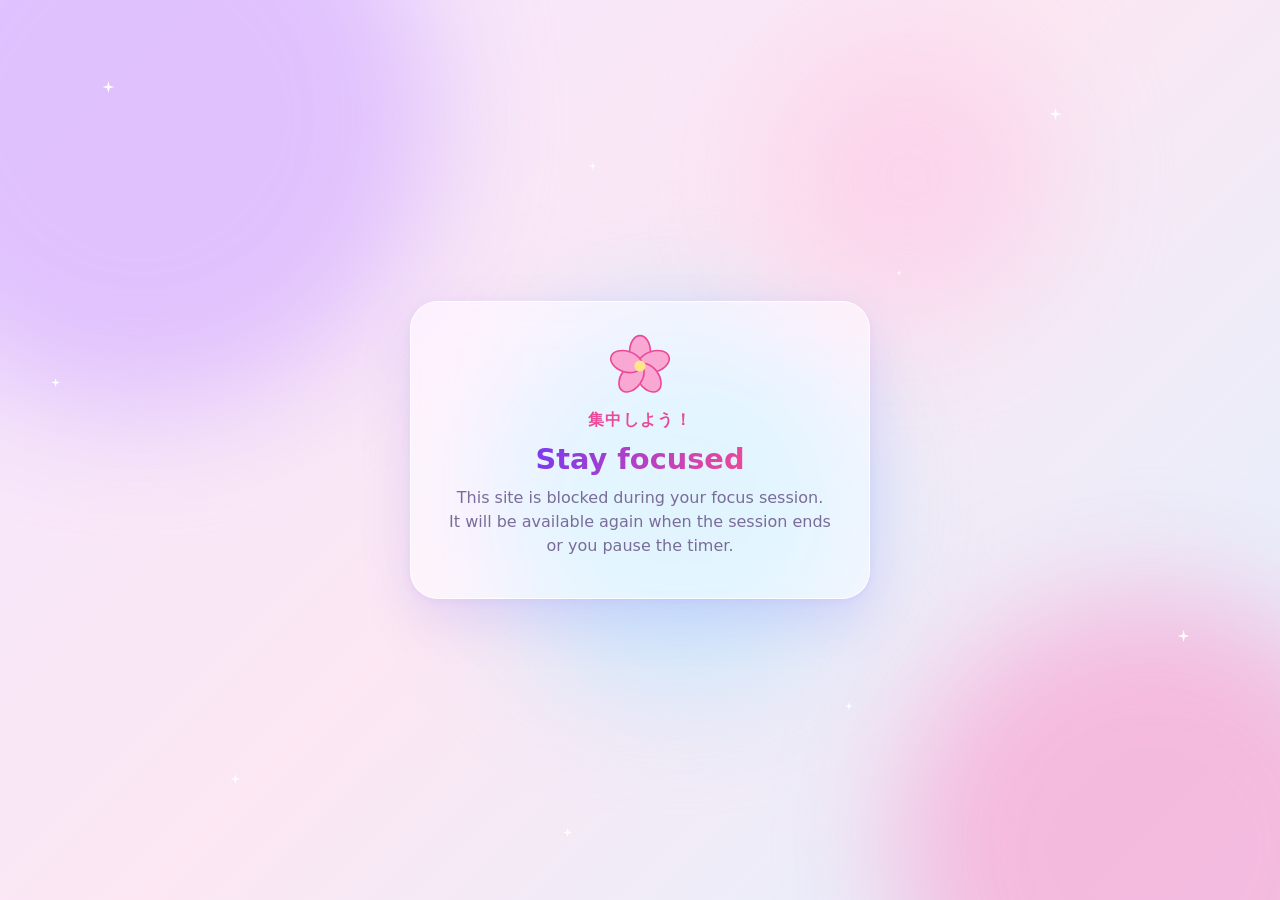
==== commit b4d03ba5: "cycle" ====
--- a/blocked.html
+++ b/blocked.html
@@ -38,7 +38,10 @@
     <h1>Stay focused</h1>
     <p>This site is blocked during your focus session.<br>
        It will be available again when the session ends or you pause the timer.</p>
-    <a class="btn btn-primary" href="index.html">Back to timer</a>
+    <!-- <a id="backToTimer" class="btn btn-primary" href="index.html">Back to timer</a> -->
   </main>
+
+  <script defer src="js/blocker.js"></script>
+  <script defer src="js/blocked.js"></script>
 </body>
 </html>
